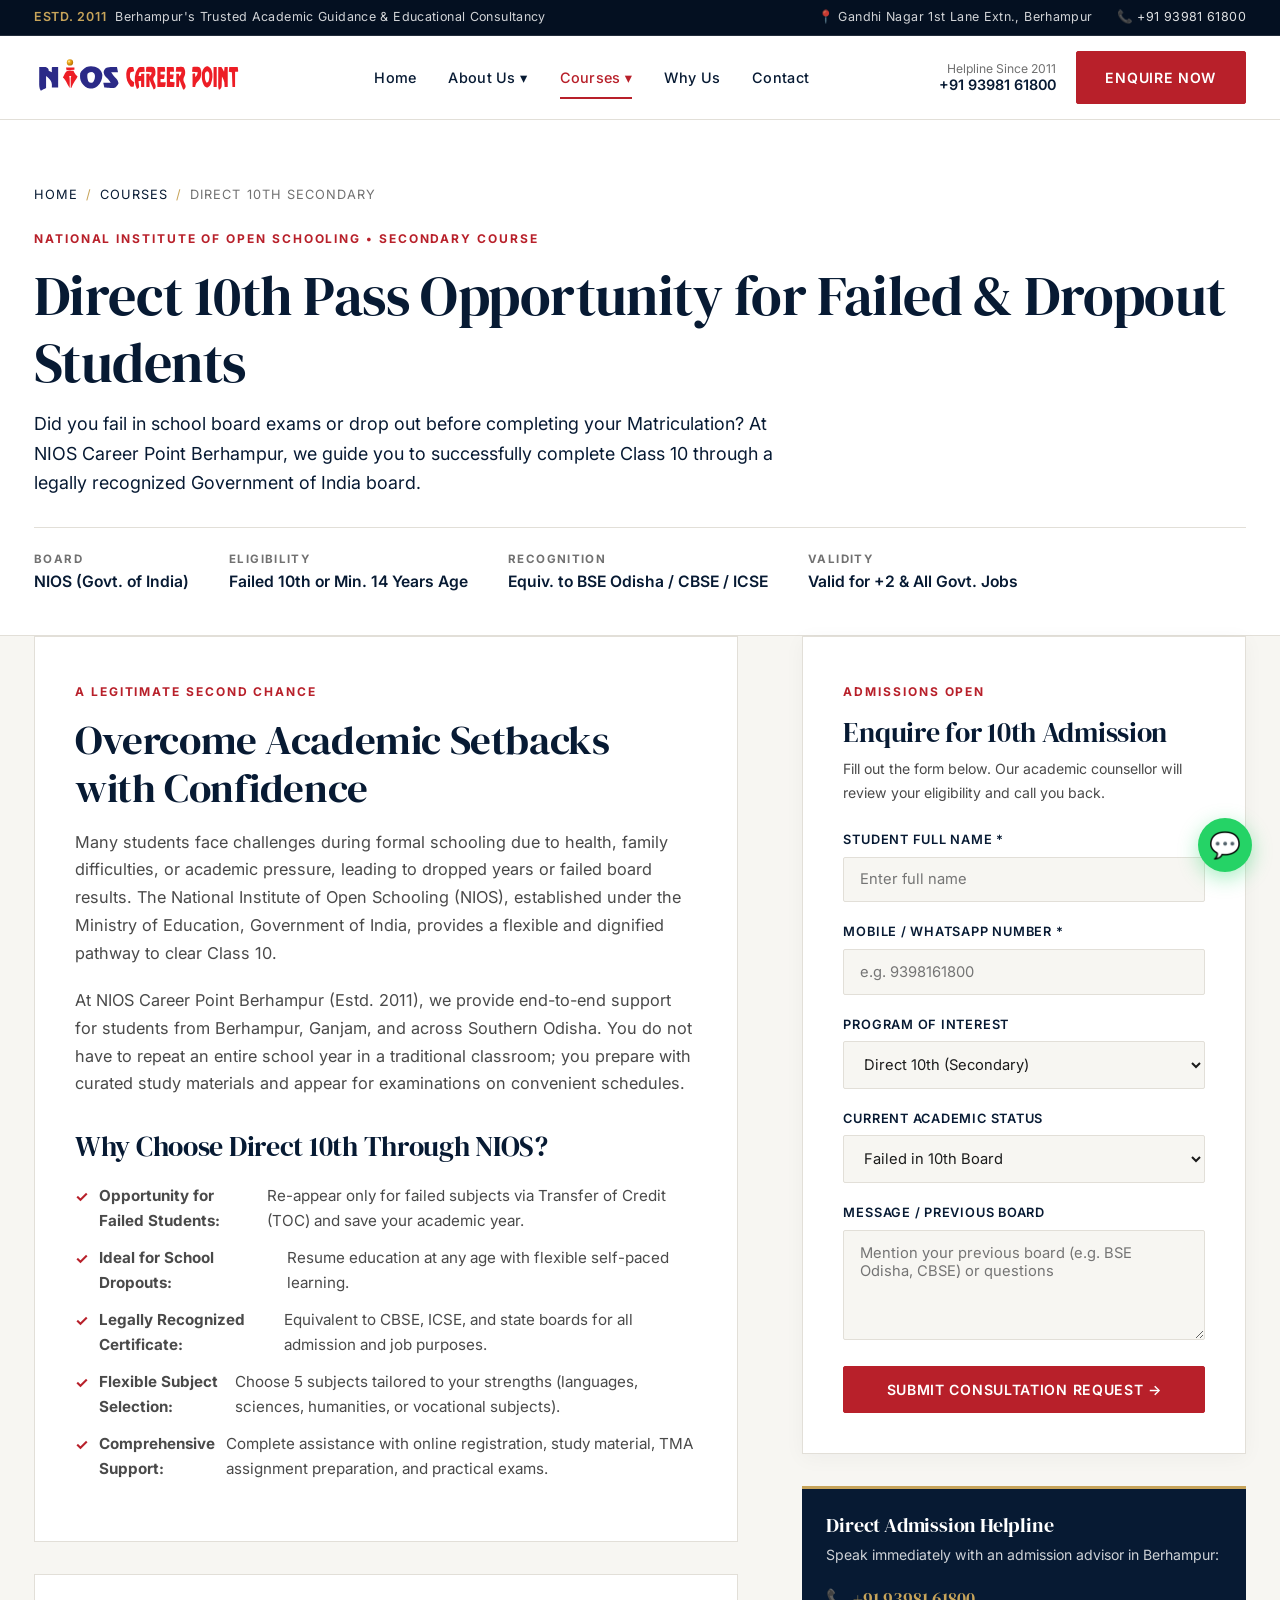
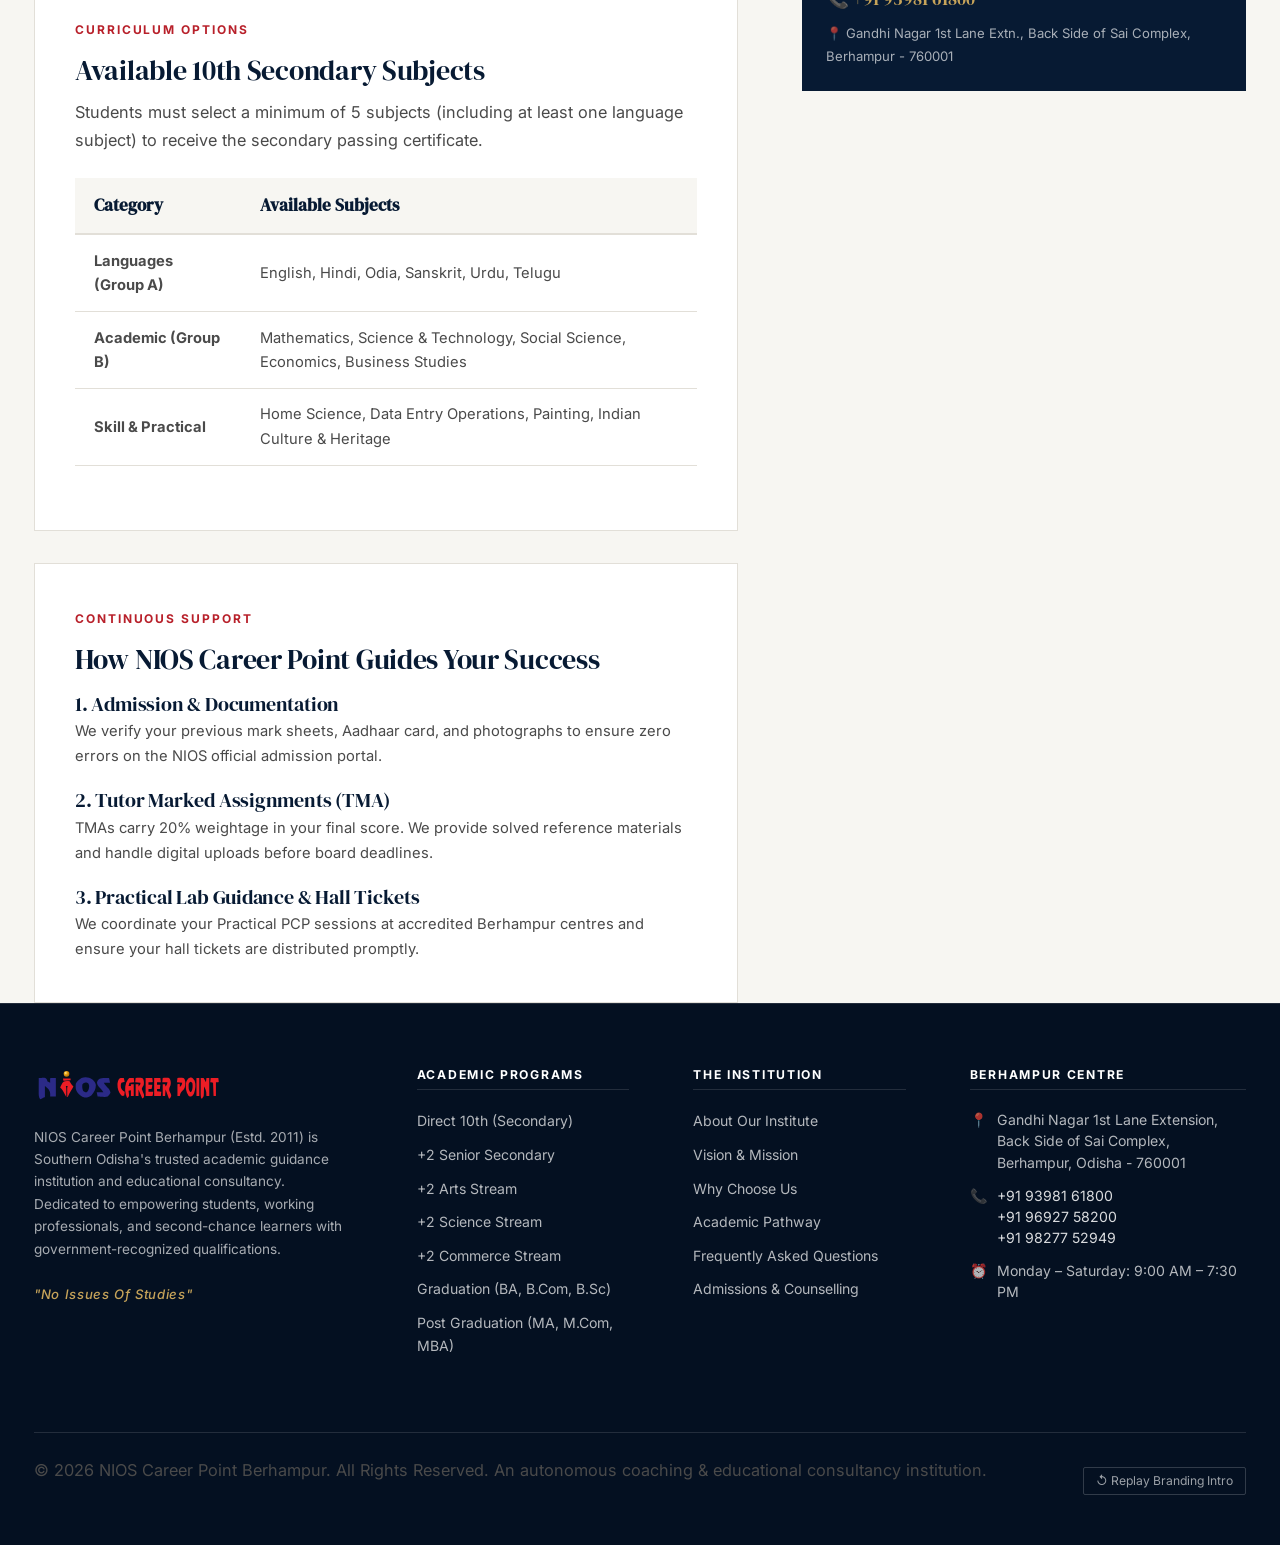
==== 10th.html @ 2e5f88ee "Upgraded the intro and added dyanmic pages" ====
<!DOCTYPE html>
<html lang="en">
<head>
    <meta charset="UTF-8">
    <meta name="viewport" content="width=device-width, initial-scale=1.0">
    <meta name="description" content="Direct 10th Secondary admission guidance at NIOS Career Point Berhampur. Legally recognized matriculation for failed and dropout students with complete TMA and exam support in Odisha.">
    <meta name="theme-color" content="#071A33">
    <title>Direct 10th (Secondary) Admission Guidance | NIOS Career Point Berhampur</title>
    
    <!-- Google Fonts: DM Serif Display & Inter -->
    <link rel="preconnect" href="https://fonts.googleapis.com">
    <link rel="preconnect" href="https://fonts.gstatic.com" crossorigin>
    <link href="https://fonts.googleapis.com/css2?family=DM+Serif+Display:ital@0;1&family=Inter:wght@300;400;500;600;700&display=swap" rel="stylesheet">
    
    <!-- Core Stylesheets -->
    <link rel="stylesheet" href="assets/css/splash.css">
    <link rel="stylesheet" href="assets/css/main.css">
</head>
<body>

    <!-- Top Institutional Notification Strip -->
    <div class="top-notice-strip">
        <div class="container notice-flex">
            <div class="notice-meta">
                <span><strong class="notice-tag">ESTD. 2011</strong> &nbsp;Berhampur's Trusted Academic Guidance &amp; Educational Consultancy</span>
            </div>
            <div class="notice-meta">
                <span>📍 Gandhi Nagar 1st Lane Extn., Berhampur</span>
                <a href="tel:+919398161800">📞 +91 93981 61800</a>
            </div>
        </div>
    </div>

    <!-- Main Navigation Header -->
    <header id="main-header" class="site-header">
        <div class="container header-container">
            <a href="index.html" class="brand-link" id="header-brand-link" title="NIOS Career Point Berhampur - Home">
                <img
                    id="header-brand-logo"
                    class="header-logo-img"
                    src="assets/images/nios-career-point.svg"
                    alt="NIOS Career Point Berhampur"
                    width="230"
                    height="46"
                >
            </a>

            <!-- Navigation Links -->
            <nav class="main-nav" id="main-nav" aria-label="Main Navigation">
                <ul class="nav-list">
                    <li class="nav-item">
                        <a href="index.html" class="nav-link">Home</a>
                    </li>
                    
                    <li class="nav-item">
                        <a href="about.html" class="nav-link">About Us ▾</a>
                        <div class="nav-dropdown">
                            <a href="about.html" class="dropdown-link">
                                About Institute
                                <span class="dropdown-subtext">Our journey since 2011 in Berhampur</span>
                            </a>
                            <a href="vision-mission.html" class="dropdown-link">
                                Vision &amp; Mission
                                <span class="dropdown-subtext">Empowering students with clarity</span>
                            </a>
                            <a href="why-us.html" class="dropdown-link">
                                Why Choose Us
                                <span class="dropdown-subtext">2,500+ successful student track record</span>
                            </a>
                        </div>
                    </li>

                    <li class="nav-item">
                        <a href="10th.html" class="nav-link active">Courses ▾</a>
                        <div class="nav-dropdown">
                            <a href="10th.html" class="dropdown-link">
                                Direct 10th (Secondary)
                                <span class="dropdown-subtext">For failed or dropout learners</span>
                            </a>
                            <a href="plus-two.html" class="dropdown-link">
                                +2 Senior Secondary
                                <span class="dropdown-subtext">Arts • Science • Commerce streams</span>
                            </a>
                            <a href="graduation.html" class="dropdown-link">
                                Graduation Programs
                                <span class="dropdown-subtext">B.A, B.Com, B.Sc, B.C.A, B.B.A</span>
                            </a>
                            <a href="post-graduation.html" class="dropdown-link">
                                Post Graduation
                                <span class="dropdown-subtext">M.A, M.Com, M.Sc, M.B.A, M.C.A</span>
                            </a>
                        </div>
                    </li>

                    <li class="nav-item">
                        <a href="why-us.html" class="nav-link">Why Us</a>
                    </li>

                    <li class="nav-item">
                        <a href="contact.html" class="nav-link">Contact</a>
                    </li>
                </ul>
            </nav>

            <div class="header-actions">
                <a href="tel:+919398161800" class="header-phone-quick" title="Call Academic Helplines">
                    <span>Helpline Since 2011</span>
                    <strong>+91 93981 61800</strong>
                </a>
                <a href="contact.html" class="btn btn-primary">Enquire Now</a>
                <button class="mobile-toggle" id="mobile-toggle" aria-label="Toggle navigation menu" aria-expanded="false">
                    <span></span>
                    <span></span>
                    <span></span>
                </button>
            </div>
        </div>
    </header>

    <main id="website">
        <!-- Academic Page Hero -->
        <section class="page-hero-academic">
            <div class="container">
                <nav class="breadcrumb-nav" aria-label="Breadcrumb">
                    <a href="index.html">Home</a>
                    <span class="breadcrumb-sep">/</span>
                    <a href="10th.html">Courses</a>
                    <span class="breadcrumb-sep">/</span>
                    <span>Direct 10th Secondary</span>
                </nav>

                <span class="eyebrow">National Institute of Open Schooling • Secondary Course</span>
                <h1>Direct 10th Pass Opportunity for Failed &amp; Dropout Students</h1>
                <p class="lead">
                    Did you fail in school board exams or drop out before completing your Matriculation? At NIOS Career Point Berhampur, we guide you to successfully complete Class 10 through a legally recognized Government of India board.
                </p>

                <div class="program-meta-strip">
                    <div class="meta-box">
                        <span class="meta-box-label">Board</span>
                        <span class="meta-box-val">NIOS (Govt. of India)</span>
                    </div>
                    <div class="meta-box">
                        <span class="meta-box-label">Eligibility</span>
                        <span class="meta-box-val">Failed 10th or Min. 14 Years Age</span>
                    </div>
                    <div class="meta-box">
                        <span class="meta-box-label">Recognition</span>
                        <span class="meta-box-val">Equiv. to BSE Odisha / CBSE / ICSE</span>
                    </div>
                    <div class="meta-box">
                        <span class="meta-box-label">Validity</span>
                        <span class="meta-box-val">Valid for +2 &amp; All Govt. Jobs</span>
                    </div>
                </div>
            </div>
        </section>

        <!-- Main Course Content & Enquiry Form Split -->
        <section class="section-spacing" style="background-color: var(--color-bg-canvas);">
            <div class="container">
                <div style="display: grid; grid-template-columns: 1.35fr 0.85fr; gap: var(--space-xl); align-items: flex-start;">
                    <!-- Academic Description Column -->
                    <div class="course-detail-body">
                        <div style="background-color: #FFFFFF; border: 1px solid var(--border-color); padding: var(--space-lg); margin-bottom: 2rem;">
                            <span class="eyebrow">A Legitimate Second Chance</span>
                            <h2>Overcome Academic Setbacks with Confidence</h2>
                            <p>
                                Many students face challenges during formal schooling due to health, family difficulties, or academic pressure, leading to dropped years or failed board results. The National Institute of Open Schooling (NIOS), established under the Ministry of Education, Government of India, provides a flexible and dignified pathway to clear Class 10.
                            </p>
                            <p>
                                At NIOS Career Point Berhampur (Estd. 2011), we provide end-to-end support for students from Berhampur, Ganjam, and across Southern Odisha. You do not have to repeat an entire school year in a traditional classroom; you prepare with curated study materials and appear for examinations on convenient schedules.
                            </p>

                            <h3 style="margin-top: 2rem;">Why Choose Direct 10th Through NIOS?</h3>
                            <ul class="academic-checklist">
                                <li><strong>Opportunity for Failed Students:</strong> Re-appear only for failed subjects via Transfer of Credit (TOC) and save your academic year.</li>
                                <li><strong>Ideal for School Dropouts:</strong> Resume education at any age with flexible self-paced learning.</li>
                                <li><strong>Legally Recognized Certificate:</strong> Equivalent to CBSE, ICSE, and state boards for all admission and job purposes.</li>
                                <li><strong>Flexible Subject Selection:</strong> Choose 5 subjects tailored to your strengths (languages, sciences, humanities, or vocational subjects).</li>
                                <li><strong>Comprehensive Support:</strong> Complete assistance with online registration, study material, TMA assignment preparation, and practical exams.</li>
                            </ul>
                        </div>

                        <!-- Subjects Available Table -->
                        <div style="background-color: #FFFFFF; border: 1px solid var(--border-color); padding: var(--space-lg); margin-bottom: 2rem;">
                            <span class="eyebrow">Curriculum Options</span>
                            <h3>Available 10th Secondary Subjects</h3>
                            <p>Students must select a minimum of 5 subjects (including at least one language subject) to receive the secondary passing certificate.</p>
                            
                            <table class="academic-table">
                                <thead>
                                    <tr>
                                        <th>Category</th>
                                        <th>Available Subjects</th>
                                    </tr>
                                </thead>
                                <tbody>
                                    <tr>
                                        <td><strong>Languages (Group A)</strong></td>
                                        <td>English, Hindi, Odia, Sanskrit, Urdu, Telugu</td>
                                    </tr>
                                    <tr>
                                        <td><strong>Academic (Group B)</strong></td>
                                        <td>Mathematics, Science &amp; Technology, Social Science, Economics, Business Studies</td>
                                    </tr>
                                    <tr>
                                        <td><strong>Skill &amp; Practical</strong></td>
                                        <td>Home Science, Data Entry Operations, Painting, Indian Culture &amp; Heritage</td>
                                    </tr>
                                </tbody>
                            </table>
                        </div>

                        <!-- TMA and Exam Guidance -->
                        <div style="background-color: #FFFFFF; border: 1px solid var(--border-color); padding: var(--space-lg);">
                            <span class="eyebrow">Continuous Support</span>
                            <h3>How NIOS Career Point Guides Your Success</h3>
                            <div style="display: flex; flex-direction: column; gap: 1.2rem; margin-top: 1rem;">
                                <div>
                                    <h4 style="color: var(--color-navy); margin-bottom: 0.2rem;">1. Admission &amp; Documentation</h4>
                                    <p style="font-size: 0.92rem; margin-bottom: 0;">We verify your previous mark sheets, Aadhaar card, and photographs to ensure zero errors on the NIOS official admission portal.</p>
                                </div>
                                <div>
                                    <h4 style="color: var(--color-navy); margin-bottom: 0.2rem;">2. Tutor Marked Assignments (TMA)</h4>
                                    <p style="font-size: 0.92rem; margin-bottom: 0;">TMAs carry 20% weightage in your final score. We provide solved reference materials and handle digital uploads before board deadlines.</p>
                                </div>
                                <div>
                                    <h4 style="color: var(--color-navy); margin-bottom: 0.2rem;">3. Practical Lab Guidance &amp; Hall Tickets</h4>
                                    <p style="font-size: 0.92rem; margin-bottom: 0;">We coordinate your Practical PCP sessions at accredited Berhampur centres and ensure your hall tickets are distributed promptly.</p>
                                </div>
                            </div>
                        </div>
                    </div>

                    <!-- Right Column: Consultation Form Card & Centre Details -->
                    <div class="course-sidebar">
                        <div class="enquiry-form-card" style="margin-bottom: 2rem;">
                            <span class="eyebrow" style="color: var(--color-red);">Admissions Open</span>
                            <h3 style="margin-bottom: 0.5rem;">Enquire for 10th Admission</h3>
                            <p style="font-size: 0.88rem; margin-bottom: 1.5rem;">Fill out the form below. Our academic counsellor will review your eligibility and call you back.</p>

                            <form class="enquiry-form">
                                <div class="form-group">
                                    <label for="form-name">Student Full Name *</label>
                                    <input type="text" id="form-name" class="form-control" placeholder="Enter full name" required>
                                </div>
                                <div class="form-group">
                                    <label for="form-phone">Mobile / WhatsApp Number *</label>
                                    <input type="tel" id="form-phone" class="form-control" placeholder="e.g. 9398161800" required>
                                </div>
                                <div class="form-group">
                                    <label for="form-program">Program of Interest</label>
                                    <select id="form-program" class="form-control">
                                        <option value="10th" selected>Direct 10th (Secondary)</option>
                                        <option value="+2">+2 Senior Secondary</option>
                                        <option value="ug">Graduation (UG)</option>
                                        <option value="pg">Post Graduation (PG)</option>
                                    </select>
                                </div>
                                <div class="form-group">
                                    <label for="form-status">Current Academic Status</label>
                                    <select id="form-status" class="form-control">
                                        <option value="failed">Failed in 10th Board</option>
                                        <option value="dropout">School Dropout</option>
                                        <option value="fresh">Fresh Direct Admission</option>
                                    </select>
                                </div>
                                <div class="form-group">
                                    <label for="form-notes">Message / Previous Board</label>
                                    <textarea id="form-notes" class="form-control" placeholder="Mention your previous board (e.g. BSE Odisha, CBSE) or questions"></textarea>
                                </div>
                                <button type="submit" class="btn btn-primary" style="width: 100%;">Submit Consultation Request →</button>
                            </form>
                        </div>

                        <!-- Fast Helpline Box -->
                        <div style="background-color: var(--color-navy); color: #FFFFFF; padding: var(--space-md); border-top: 3px solid var(--color-gold);">
                            <h4 style="color: #FFFFFF; margin-bottom: 0.4rem;">Direct Admission Helpline</h4>
                            <p style="color: rgba(255,255,255,0.8); font-size: 0.88rem; margin-bottom: 1rem;">Speak immediately with an admission advisor in Berhampur:</p>
                            <p style="font-size: 1.15rem; font-family: var(--font-serif); color: var(--color-gold); margin-bottom: 0.5rem;">
                                📞 +91 93981 61800
                            </p>
                            <p style="font-size: 0.82rem; color: rgba(255,255,255,0.65); margin-bottom: 0;">
                                📍 Gandhi Nagar 1st Lane Extn., Back Side of Sai Complex, Berhampur - 760001
                            </p>
                        </div>
                    </div>
                </div>
            </div>
        </section>
    </main>

    <!-- Institutional Site Footer -->
    <footer class="site-footer">
        <div class="container">
            <div class="footer-grid">
                <div class="footer-about">
                    <img src="assets/images/nios-career-point.svg" alt="NIOS Career Point Berhampur" class="footer-logo">
                    <p class="footer-desc">
                        NIOS Career Point Berhampur (Estd. 2011) is Southern Odisha's trusted academic guidance institution and educational consultancy. Dedicated to empowering students, working professionals, and second-chance learners with government-recognized qualifications.
                    </p>
                    <p class="footer-motto" style="color: var(--color-gold); font-size: 0.82rem; font-weight: 500; letter-spacing: 0.05em;">
                        <em>"No Issues Of Studies"</em>
                    </p>
                </div>

                <div class="footer-col">
                    <h4 class="footer-col-title">Academic Programs</h4>
                    <ul class="footer-links-list">
                        <li><a href="10th.html">Direct 10th (Secondary)</a></li>
                        <li><a href="plus-two.html">+2 Senior Secondary</a></li>
                        <li><a href="plus-two.html">+2 Arts Stream</a></li>
                        <li><a href="plus-two.html">+2 Science Stream</a></li>
                        <li><a href="plus-two.html">+2 Commerce Stream</a></li>
                        <li><a href="graduation.html">Graduation (BA, B.Com, B.Sc)</a></li>
                        <li><a href="post-graduation.html">Post Graduation (MA, M.Com, MBA)</a></li>
                    </ul>
                </div>

                <div class="footer-col">
                    <h4 class="footer-col-title">The Institution</h4>
                    <ul class="footer-links-list">
                        <li><a href="about.html">About Our Institute</a></li>
                        <li><a href="vision-mission.html">Vision &amp; Mission</a></li>
                        <li><a href="why-us.html">Why Choose Us</a></li>
                        <li><a href="index.html#process">Academic Pathway</a></li>
                        <li><a href="index.html#faq">Frequently Asked Questions</a></li>
                        <li><a href="contact.html">Admissions &amp; Counselling</a></li>
                    </ul>
                </div>

                <div class="footer-col">
                    <h4 class="footer-col-title">Berhampur Centre</h4>
                    <ul class="footer-contact-list">
                        <li>
                            <span>📍</span>
                            <span>Gandhi Nagar 1st Lane Extension, Back Side of Sai Complex, Berhampur, Odisha - 760001</span>
                        </li>
                        <li>
                            <span>📞</span>
                            <div>
                                <a href="tel:+919398161800">+91 93981 61800</a><br>
                                <a href="tel:+919692758200">+91 96927 58200</a><br>
                                <a href="tel:+919827752949">+91 98277 52949</a>
                            </div>
                        </li>
                        <li>
                            <span>⏰</span>
                            <span>Monday – Saturday: 9:00 AM – 7:30 PM</span>
                        </li>
                    </ul>
                </div>
            </div>

            <div class="footer-bottom-bar">
                <p>&copy; 2026 NIOS Career Point Berhampur. All Rights Reserved. An autonomous coaching &amp; educational consultancy institution.</p>
                <button class="replay-intro-subtle replay-intro-btn" title="Replay Brand Animation">
                    <span>↺</span> Replay Branding Intro
                </button>
            </div>
        </div>
    </footer>

    <!-- Floating Direct WhatsApp Assistance -->
    <a href="https://wa.me/919398161800?text=Hello%20NIOS%20Career%20Point,%20I%20would%20like%20to%20enquire%20about%2010th%20admissions." class="floating-whatsapp" target="_blank" rel="noopener noreferrer" title="Chat with Academic Counselor on WhatsApp" aria-label="WhatsApp Counselling Chat">
        <span>💬</span>
    </a>

    <!-- Vanilla JavaScript Core Scripts -->
    <script src="assets/js/splash.js"></script>
    <script src="assets/js/main.js"></script>
</body>
</html>
---- assets/css/splash.css ----
/**
 * NIOS CAREER POINT BERHAMPUR
 * Element-by-Element Cinematic Branding Splash Screen
 * 
 * Strict Vanilla CSS3 & SVG Motion Design System
 * 
 * Timeline Architecture:
 * 0.0s - 0.7s : Deep navy atmosphere appears; golden radial glow intensifies
 * 0.5s - 1.1s : Emblem components form in center (Golden sphere pulses; nib materializes)
 * 1.0s - 1.8s : NIOS letters (N, O, S) emerge individually and assemble around the nib
 * 1.8s - 2.8s : NIOS mark glides smoothly left; CAREER & POINT letters emerge sequentially to the right
 * 2.8s - 3.2s : Trademark (R) settles; complete brand lockup aligns perfectly
 * 3.2s - 4.0s : Tagline "Your Career. Your Future." rises with blur-to-sharp transition
 * 4.0s - 4.7s : Branded hold of completed identity in golden atmospheric light
 * 4.7s - 5.4s : Seamless website handoff: logo scales & glides to navbar, background dissolves
 * 5.4s+       : Interaction ready; complete DOM cleanup
 */

:root {
    --intro-duration: 5.4s;
    --intro-bg: #051329;
    --intro-ease: cubic-bezier(0.16, 1, 0.3, 1);
    --intro-ease-soft: cubic-bezier(0.22, 1, 0.36, 1);
    
    /* Dynamic handoff coordinates calculated by splash.js */
    --target-x: -36vw;
    --target-y: -42vh;
    --target-scale: 0.62;
}

body.intro-active {
    overflow: hidden !important;
}

/* -------------------------------------------------------------
 * 1. INTRO SCREEN OVERLAY
 * ------------------------------------------------------------- */
#intro-screen {
    position: fixed;
    inset: 0;
    width: 100vw;
    height: 100vh;
    z-index: 9999;
    background-color: var(--intro-bg);
    display: flex;
    align-items: center;
    justify-content: center;
    overflow: hidden;
    user-select: none;
    cursor: default;
    
    animation: introOverlaySequence var(--intro-duration) var(--intro-ease-soft) forwards;
}

#intro-screen.intro-complete {
    opacity: 0 !important;
    visibility: hidden !important;
    pointer-events: none !important;
    display: none !important;
}

@keyframes introOverlaySequence {
    0% {
        opacity: 0;
    }
    11% {
        /* 0.6s: Navy atmosphere fully opaque */
        opacity: 1;
    }
    87% {
        /* 4.7s: Hold until website transition starts */
        opacity: 1;
    }
    100% {
        /* 5.4s: Dissolves into homepage */
        opacity: 0;
        visibility: hidden;
    }
}

/* -------------------------------------------------------------
 * 2. RICH ATMOSPHERIC BACKGROUND & GOLDEN RADIAL GLOW
 * ------------------------------------------------------------- */
.intro-background {
    position: absolute;
    inset: 0;
    background: radial-gradient(circle at 50% 50%, rgba(9, 29, 64, 0.95) 0%, #051329 100%);
    pointer-events: none;
    z-index: 0;
}

.intro-glow {
    position: absolute;
    top: 50%;
    left: 50%;
    transform: translate(-50%, -50%);
    width: clamp(360px, 68vw, 1180px);
    height: clamp(160px, 24vh, 320px);
    border-radius: 50%;
    background: radial-gradient(
        ellipse 55% 40% at 50% 50%,
        rgba(239, 173, 30, 0.16) 0%,
        rgba(239, 173, 30, 0.06) 45%,
        rgba(5, 19, 41, 0) 76%
    );
    filter: blur(52px);
    pointer-events: none;
    z-index: 1;
    
    animation: introGlowSequence var(--intro-duration) var(--intro-ease-soft) forwards;
}

@keyframes introGlowSequence {
    0% {
        opacity: 0;
        transform: translate(-50%, -50%) scale(0.75);
    }
    13% {
        /* 0.7s: Golden energy awakens softly */
        opacity: 0.35;
        transform: translate(-50%, -50%) scale(0.92);
    }
    35% {
        /* 1.9s: Illuminates emblem & NIOS formation */
        opacity: 0.50;
        transform: translate(-50%, -50%) scale(1.0);
    }
    70% {
        /* 3.8s: Subtle atmospheric aura during brand hold */
        opacity: 0.58;
        transform: translate(-50%, -50%) scale(1.05);
        filter: blur(56px);
    }
    87% {
        /* 4.7s: Transition initiates */
        opacity: 0.38;
        transform: translate(-50%, -50%) scale(1.0);
    }
    100% {
        /* 5.4s: Fades out */
        opacity: 0;
        transform: translate(-50%, -50%) scale(0.75);
    }
}

/* -------------------------------------------------------------
 * 3. BRAND CONSTRUCTION STAGE (RESPONSIVE HERO SIZING)
 * ------------------------------------------------------------- */
.intro-content {
    position: relative;
    z-index: 2;
    display: flex;
    flex-direction: column;
    align-items: center;
    justify-content: center;
    text-align: center;
    padding: 0 1rem;
    width: 100vw;
    box-sizing: border-box;
}

/* Base Mobile: 82-90% of viewport width with safe horizontal margins */
.brand-construction {
    position: relative;
    width: clamp(290px, 86vw, 400px);
    max-width: 90vw;
    aspect-ratio: 400 / 80;
    display: flex;
    align-items: center;
    justify-content: center;
    transform-origin: center center;
    will-change: transform;
    
    /* Stage handoff translation at 4.7s - 5.4s */
    animation: stageHandoffTransition var(--intro-duration) var(--intro-ease) forwards;
}

/* Tablet: 70-76% of viewport width */
@media (min-width: 481px) {
    .brand-construction {
        width: clamp(440px, 74vw, 720px);
    }
}

/* Desktop & Laptop: 60-70% of viewport width (Commanding Hero Scale) */
@media (min-width: 1025px) {
    .brand-construction {
        width: clamp(760px, 64vw, 1320px);
        max-height: 38vh;
    }
}

@keyframes stageHandoffTransition {
    0%, 87% {
        transform: translate3d(0, 0, 0) scale(1);
    }
    100% {
        /* Glides smoothly into website navbar logo */
        transform: translate3d(var(--target-x), var(--target-y), 0) scale(var(--target-scale));
    }
}

.intro-brand-svg {
    width: 100%;
    height: 100%;
    display: block;
    overflow: visible;
}

/* -------------------------------------------------------------
 * 4. EMBLEM & NIOS UNIT ANIMATION
 * ------------------------------------------------------------- */
/* NIOS Unit starts centered on the emblem (shifted +118px), then glides left to 0px */
.unit-nios {
    transform-origin: 68.5px 35px;
    will-change: transform;
    animation: unitNiosGlide var(--intro-duration) var(--intro-ease) forwards;
}

@keyframes unitNiosGlide {
    0%, 35% {
        /* 0.0s - 1.9s: Nib emblem is dead center of the 400px viewBox */
        transform: translateX(118px);
    }
    52%, 100% {
        /* 1.9s - 2.8s: Glides to the left to settle into complete lockup */
        transform: translateX(0px);
    }
}

/* Central Emblem Assembly */
.elem-ball {
    transform-origin: 68.5px 12.5px;
    animation: emblemBallReveal var(--intro-duration) var(--intro-ease) forwards;
}

@keyframes emblemBallReveal {
    0%, 7% {
        opacity: 0;
        transform: scale(0.2) translateY(-12px);
    }
    17%, 100% {
        /* 0.9s: Golden ball emerges with golden sheen */
        opacity: 1;
        transform: scale(1) translateY(0);
    }
}

.elem-nib,
.elem-collar {
    transform-origin: 68.5px 35px;
    animation: emblemNibReveal var(--intro-duration) var(--intro-ease) forwards;
}

@keyframes emblemNibReveal {
    0%, 11% {
        opacity: 0;
        transform: scale(0.85);
        clip-path: inset(100% 0 0 0);
    }
    22%, 100% {
        /* 1.2s: Nib body unfolds */
        opacity: 1;
        transform: scale(1);
        clip-path: inset(0 0 0 0);
    }
}

.elem-hole, .elem-slit {
    animation: emblemDetailReveal var(--intro-duration) ease-out forwards;
}

@keyframes emblemDetailReveal {
    0%, 18% {
        opacity: 0;
    }
    24%, 100% {
        opacity: 1;
    }
}

/* NIOS Individual Letters (N, O, S) */
.letter-n {
    transform-origin: 27px 40px;
    animation: letterNReveal var(--intro-duration) var(--intro-ease) forwards;
}

@keyframes letterNReveal {
    0%, 18% {
        opacity: 0;
        transform: translateX(-16px) scale(0.92);
        filter: blur(3px);
    }
    28%, 100% {
        /* 1.5s: N converges smoothly into emblem */
        opacity: 1;
        transform: translateX(0) scale(1);
        filter: blur(0);
    }
}

.letter-o {
    transform-origin: 108px 40px;
    animation: letterOReveal var(--intro-duration) var(--intro-ease) forwards;
}

@keyframes letterOReveal {
    0%, 22% {
        opacity: 0;
        transform: translateX(12px) scale(0.92);
        filter: blur(3px);
    }
    32%, 100% {
        /* 1.7s: O converges smoothly into emblem */
        opacity: 1;
        transform: translateX(0) scale(1);
        filter: blur(0);
    }
}

.letter-s {
    transform-origin: 146px 40px;
    animation: letterSReveal var(--intro-duration) var(--intro-ease) forwards;
}

@keyframes letterSReveal {
    0%, 26% {
        opacity: 0;
        transform: translateX(16px) scale(0.92);
        filter: blur(3px);
    }
    35%, 100% {
        /* 1.9s: S completes NIOS mark */
        opacity: 1;
        transform: translateX(0) scale(1);
        filter: blur(0);
    }
}

/* -------------------------------------------------------------
 * 5. CAREER & POINT LETTERS SEQUENTIAL REVEAL
 * ------------------------------------------------------------- */
/* Base letter and element motion configuration */
.career-letter,
.point-letter,
.elem-letter,
.emblem-part {
    transform-box: fill-box;
    will-change: transform, opacity;
}

/* CAREER: C - A - R - E - E - R */
.let-c {
    animation: letterCareerSlide var(--intro-duration) var(--intro-ease) forwards;
    animation-delay: 0s;
}
@keyframes letterCareerSlide {
    0%, 35% { opacity: 0; transform: translateX(-24px); }
    44%, 100% { opacity: 1; transform: translateX(0); }
}

.let-a {
    animation: letterCareerA var(--intro-duration) var(--intro-ease) forwards;
}
@keyframes letterCareerA {
    0%, 37% { opacity: 0; transform: translateX(-22px); }
    46%, 100% { opacity: 1; transform: translateX(0); }
}

.let-r1 {
    animation: letterCareerR1 var(--intro-duration) var(--intro-ease) forwards;
}
@keyframes letterCareerR1 {
    0%, 39% { opacity: 0; transform: translateX(-20px); }
    48%, 100% { opacity: 1; transform: translateX(0); }
}

.let-e1 {
    animation: letterCareerE1 var(--intro-duration) var(--intro-ease) forwards;
}
@keyframes letterCareerE1 {
    0%, 41% { opacity: 0; transform: translateX(-18px); }
    50%, 100% { opacity: 1; transform: translateX(0); }
}

.let-e2 {
    animation: letterCareerE2 var(--intro-duration) var(--intro-ease) forwards;
}
@keyframes letterCareerE2 {
    0%, 43% { opacity: 0; transform: translateX(-16px); }
    51%, 100% { opacity: 1; transform: translateX(0); }
}

.let-r2 {
    animation: letterCareerR2 var(--intro-duration) var(--intro-ease) forwards;
}
@keyframes letterCareerR2 {
    0%, 45% { opacity: 0; transform: translateX(-14px); }
    52%, 100% { opacity: 1; transform: translateX(0); }
}

/* POINT: P - O - I - N - T */
.let-p {
    animation: letterPointP var(--intro-duration) var(--intro-ease) forwards;
}
@keyframes letterPointP {
    0%, 43% { opacity: 0; transform: translateX(-16px); }
    51%, 100% { opacity: 1; transform: translateX(0); }
}

.let-o2 {
    animation: letterPointO var(--intro-duration) var(--intro-ease) forwards;
}
@keyframes letterPointO {
    0%, 45% { opacity: 0; transform: translateX(-14px); }
    53%, 100% { opacity: 1; transform: translateX(0); }
}

.let-i2 {
    animation: letterPointI var(--intro-duration) var(--intro-ease) forwards;
}
@keyframes letterPointI {
    0%, 47% { opacity: 0; transform: translateX(-12px); }
    54%, 100% { opacity: 1; transform: translateX(0); }
}

.let-n2 {
    animation: letterPointN var(--intro-duration) var(--intro-ease) forwards;
}
@keyframes letterPointN {
    0%, 49% { opacity: 0; transform: translateX(-10px); }
    56%, 100% { opacity: 1; transform: translateX(0); }
}

.let-t {
    animation: letterPointT var(--intro-duration) var(--intro-ease) forwards;
}
@keyframes letterPointT {
    0%, 51% { opacity: 0; transform: translateX(-8px); }
    57%, 100% { opacity: 1; transform: translateX(0); }
}

/* Trademark (R) */
.unit-trademark {
    transform-origin: 395px 22px;
    animation: trademarkReveal var(--intro-duration) var(--intro-ease) forwards;
}

@keyframes trademarkReveal {
    0%, 53% {
        opacity: 0;
        transform: scale(0.4);
    }
    60%, 100% {
        opacity: 1;
        transform: scale(1);
    }
}

/* -------------------------------------------------------------
 * 6. TAGLINE ANIMATION (Exact Sentence Casing & Blur-to-Sharp)
 * ------------------------------------------------------------- */
#intro-tagline,
.brand-tagline {
    font-family: 'Plus Jakarta Sans', 'Outfit', system-ui, -apple-system, BlinkMacSystemFont, 'Segoe UI', Roboto, sans-serif;
    font-size: clamp(0.85rem, 1.35vw, 1.35rem);
    font-weight: 500;
    letter-spacing: 0.18em;
    color: rgba(255, 255, 255, 0.88);
    margin-top: clamp(16px, 2.8vh, 32px);
    text-align: center;
    white-space: nowrap;
    text-shadow: 0 2px 14px rgba(0, 0, 0, 0.75);
    
    /* 3.2s - 4.0s reveal, 4.0s - 4.7s hold, 4.7s - 5.4s fade */
    animation: introTaglineSequence var(--intro-duration) var(--intro-ease-soft) forwards;
}

@keyframes introTaglineSequence {
    0%, 59% {
        /* 0.0s - 3.2s: Hidden */
        opacity: 0;
        transform: translateY(12px);
        filter: blur(4px);
    }
    72% {
        /* 3.9s: Fully sharp, centered */
        opacity: 1;
        transform: translateY(0);
        filter: blur(0);
    }
    87% {
        /* 4.7s: Clean hold */
        opacity: 1;
        transform: translateY(0);
        filter: blur(0);
    }
    96% {
        opacity: 0.3;
        transform: translateY(-4px);
    }
    100% {
        /* 5.4s: Dissolved */
        opacity: 0;
        transform: translateY(-8px);
        visibility: hidden;
    }
}

/* -------------------------------------------------------------
 * 7. ACCESSIBILITY: PREFERS-REDUCED-MOTION
 * ------------------------------------------------------------- */
@media (prefers-reduced-motion: reduce) {
    :root {
        --intro-duration: 0.6s;
    }
    
    #intro-screen {
        animation: introReduced 0.6s ease forwards;
    }
    
    .brand-construction,
    .unit-nios,
    .elem-ball,
    .elem-nib,
    .letter-n,
    .letter-o,
    .letter-s,
    .career-letter,
    .point-letter,
    .unit-trademark,
    #intro-tagline,
    .intro-glow {
        animation: none !important;
        transform: none !important;
        clip-path: none !important;
        filter: none !important;
        opacity: 1 !important;
    }
    
    @keyframes introReduced {
        0% { opacity: 1; }
        60% { opacity: 1; }
        100% { opacity: 0; visibility: hidden; }
    }
}

/* -------------------------------------------------------------
 * 8. ULTRA-COMPACT MOBILE BREAKPOINTS (< 360px)
 * ------------------------------------------------------------- */
@media (max-width: 360px) {
    .brand-construction {
        width: 88vw;
    }
    
    #intro-tagline,
    .brand-tagline {
        font-size: 0.78rem;
        letter-spacing: 0.12em;
    }
}
---- assets/css/main.css ----
/**
 * NIOS CAREER POINT BERHAMPUR - ACADEMIC INSTITUTION DESIGN SYSTEM
 * 
 * Design Philosophy:
 * • 70% Editorial / Academic
 * • 20% Modern Web Design
 * • 10% Brand Accents
 * 
 * Strict Vanilla CSS3: Pure typography, structural grid, hairline dividers, restrained elegance.
 */

@import url('https://fonts.googleapis.com/css2?family=DM+Serif+Display:ital@0;1&family=Inter:wght@300;400;500;600;700&display=swap');

:root {
    /* Brand Color Palette */
    --color-navy: #071A33;
    --color-navy-dark: #041021;
    --color-navy-light: #0D274A;
    --color-red: #B8202A;
    --color-red-hover: #9E1A23;
    --color-gold: #C7A45A;
    --color-gold-light: #E8D9B3;
    
    /* Backgrounds & Neutrals (70% visual ratio) */
    --color-bg-canvas: #F7F6F2;
    --color-bg-white: #FFFFFF;
    --color-bg-alt: #F0EEE8;
    
    /* Editorial Typography */
    --color-text-main: #1B1B1B;
    --color-text-secondary: #4A4A4A;
    --color-text-muted: #717171;
    --color-text-on-dark: #F7F6F2;
    
    /* Hairline Dividers & Borders */
    --border-color: #E2DFD8;
    --border-subtle: rgba(7, 26, 51, 0.08);
    --border-dark: rgba(255, 255, 255, 0.12);
    
    /* Typography Tokens */
    --font-serif: 'DM Serif Display', 'Playfair Display', Georgia, serif;
    --font-sans: 'Inter', system-ui, -apple-system, BlinkMacSystemFont, 'Segoe UI', Roboto, sans-serif;
    
    /* Layout */
    --max-width: 1260px;
    --max-width-narrow: 920px;
    --header-height: 84px;
    
    /* Spacing Scale */
    --space-xs: 0.5rem;
    --space-sm: 1rem;
    --space-md: 1.5rem;
    --space-lg: 2.5rem;
    --space-xl: 4rem;
    --space-xxl: 6rem;
    
    /* Restrained Radius (No bulbous bubble cards) */
    --radius-sm: 2px;
    --radius-md: 4px;
    
    /* Subtle Academic Elevation */
    --shadow-subtle: 0 4px 20px rgba(7, 26, 51, 0.04);
    --shadow-elevated: 0 12px 36px rgba(7, 26, 51, 0.08);
}

/* -------------------------------------------------------------
 * 1. CSS RESET & GLOBAL BASE
 * ------------------------------------------------------------- */
*, *::before, *::after {
    box-sizing: border-box;
    margin: 0;
    padding: 0;
}

html {
    scroll-behavior: smooth;
    font-size: 16px;
    background-color: var(--color-bg-canvas);
}

body {
    font-family: var(--font-sans);
    color: var(--color-text-main);
    background-color: var(--color-bg-canvas);
    line-height: 1.65;
    -webkit-font-smoothing: antialiased;
    -moz-osx-font-smoothing: grayscale;
    overflow-x: hidden;
}

img {
    max-width: 100%;
    height: auto;
    display: block;
}

a {
    color: inherit;
    text-decoration: none;
    transition: color 0.2s ease, border-color 0.2s ease;
}

ul, ol {
    list-style: none;
}

button {
    font-family: inherit;
    cursor: pointer;
    border: none;
    background: none;
}

/* -------------------------------------------------------------
 * 2. TYPOGRAPHIC SYSTEM
 * ------------------------------------------------------------- */
h1, h2, h3, h4, .serif-heading {
    font-family: var(--font-serif);
    font-weight: 400;
    color: var(--color-navy);
    line-height: 1.18;
    letter-spacing: -0.01em;
}

h1 {
    font-size: clamp(2.3rem, 4.4vw, 3.8rem);
    margin-bottom: 1.2rem;
}

h2 {
    font-size: clamp(1.85rem, 3.2vw, 2.75rem);
    margin-bottom: 1rem;
}

h3 {
    font-size: clamp(1.4rem, 2.2vw, 1.85rem);
    margin-bottom: 0.75rem;
}

h4 {
    font-size: clamp(1.15rem, 1.6vw, 1.35rem);
    margin-bottom: 0.5rem;
}

p {
    color: var(--color-text-secondary);
    font-size: 1.02rem;
    line-height: 1.7;
    margin-bottom: 1.25rem;
}

p.lead {
    font-size: clamp(1.1rem, 1.4vw, 1.28rem);
    color: var(--color-navy);
    line-height: 1.65;
    font-weight: 400;
}

.eyebrow {
    font-family: var(--font-sans);
    font-size: 0.75rem;
    font-weight: 700;
    text-transform: uppercase;
    letter-spacing: 0.16em;
    color: var(--color-red);
    display: inline-block;
    margin-bottom: 0.9rem;
}

.eyebrow-navy {
    color: var(--color-navy);
}

.eyebrow-gold {
    color: var(--color-gold);
}

.serif-italic {
    font-style: italic;
}

.container {
    width: 100%;
    max-width: var(--max-width);
    margin: 0 auto;
    padding: 0 1.5rem;
}

.container-narrow {
    max-width: var(--max-width-narrow);
}

.section-padding {
    padding: var(--space-xxl) 0;
}

.section-padding-sm {
    padding: var(--space-xl) 0;
}

/* Hairline horizontal separator */
.hairline {
    height: 1px;
    background-color: var(--border-color);
    border: none;
    margin: var(--space-lg) 0;
}

/* -------------------------------------------------------------
 * 3. BUTTONS & EDITORIAL CALLS TO ACTION
 * ------------------------------------------------------------- */
.btn {
    display: inline-flex;
    align-items: center;
    justify-content: center;
    gap: 0.6rem;
    font-family: var(--font-sans);
    font-size: 0.88rem;
    font-weight: 600;
    letter-spacing: 0.05em;
    text-transform: uppercase;
    padding: 0.85rem 1.8rem;
    border-radius: var(--radius-sm);
    transition: all 0.24s cubic-bezier(0.16, 1, 0.3, 1);
    white-space: nowrap;
}

.btn-primary {
    background-color: var(--color-red);
    color: #FFFFFF !important;
    border: 1px solid var(--color-red);
}

.btn-primary:hover {
    background-color: var(--color-red-hover);
    border-color: var(--color-red-hover);
    transform: translateY(-1px);
    box-shadow: 0 6px 16px rgba(184, 32, 42, 0.24);
}

.btn-outline {
    background-color: transparent;
    color: var(--color-navy) !important;
    border: 1px solid var(--color-navy);
}

.btn-outline:hover {
    background-color: var(--color-navy);
    color: #FFFFFF !important;
    transform: translateY(-1px);
}

.btn-outline-white {
    background-color: transparent;
    color: #FFFFFF !important;
    border: 1px solid rgba(255, 255, 255, 0.7);
}

.btn-outline-white:hover {
    background-color: #FFFFFF;
    color: var(--color-navy) !important;
}

.btn-link {
    display: inline-flex;
    align-items: center;
    gap: 0.4rem;
    font-size: 0.88rem;
    font-weight: 600;
    color: var(--color-red);
    text-transform: uppercase;
    letter-spacing: 0.06em;
    border-bottom: 1px solid transparent;
    padding-bottom: 2px;
}

.btn-link:hover {
    color: var(--color-red-hover);
    border-bottom-color: var(--color-red-hover);
}

.btn-link span.arrow {
    transition: transform 0.2s ease;
    display: inline-block;
}

.btn-link:hover span.arrow {
    transform: translateX(4px);
}

/* -------------------------------------------------------------
 * 4. TOP INSTITUTIONAL NOTIFICATION STRIP
 * ------------------------------------------------------------- */
.top-notice-strip {
    background-color: var(--color-navy-dark);
    color: rgba(255, 255, 255, 0.82);
    font-size: 0.78rem;
    padding: 0.45rem 0;
    border-bottom: 1px solid var(--border-dark);
    letter-spacing: 0.03em;
}

.notice-flex {
    display: flex;
    justify-content: space-between;
    align-items: center;
}

.notice-meta {
    display: flex;
    align-items: center;
    gap: 1.5rem;
}

.notice-meta a {
    color: rgba(255, 255, 255, 0.88);
    display: inline-flex;
    align-items: center;
    gap: 0.35rem;
}

.notice-meta a:hover {
    color: #FFFFFF;
}

.notice-tag {
    color: var(--color-gold);
    font-weight: 600;
    letter-spacing: 0.06em;
    text-transform: uppercase;
}

/* -------------------------------------------------------------
 * 5. INSTITUTIONAL HEADER & NAVIGATION
 * ------------------------------------------------------------- */
.site-header {
    background-color: #FFFFFF;
    border-bottom: 1px solid var(--border-color);
    position: sticky;
    top: 0;
    z-index: 100;
    height: var(--header-height);
    display: flex;
    align-items: center;
    transition: box-shadow 0.25s ease;
}

.site-header.scrolled {
    box-shadow: 0 4px 16px rgba(7, 26, 51, 0.06);
}

.header-container {
    display: flex;
    align-items: center;
    justify-content: space-between;
    width: 100%;
}

.brand-link {
    display: flex;
    align-items: center;
    height: 48px;
}

.header-logo-img {
    height: 42px;
    width: auto;
    object-fit: contain;
}

.main-nav {
    display: flex;
    align-items: center;
}

.nav-list {
    display: flex;
    align-items: center;
    gap: 2rem;
}

.nav-item {
    position: relative;
}

.nav-link {
    font-family: var(--font-sans);
    font-size: 0.9rem;
    font-weight: 500;
    color: var(--color-navy);
    letter-spacing: 0.02em;
    padding: 0.5rem 0;
    position: relative;
    transition: color 0.2s ease;
    display: inline-flex;
    align-items: center;
    gap: 0.25rem;
}

.nav-link:hover,
.nav-link.active {
    color: var(--color-red);
}

.nav-link::after {
    content: '';
    position: absolute;
    bottom: -2px;
    left: 0;
    width: 0;
    height: 2px;
    background-color: var(--color-red);
    transition: width 0.24s ease;
}

.nav-link:hover::after,
.nav-link.active::after {
    width: 100%;
}

/* Dropdown Navigation */
.nav-dropdown {
    position: absolute;
    top: 100%;
    left: -1rem;
    background-color: #FFFFFF;
    min-width: 240px;
    padding: 0.6rem 0;
    border: 1px solid var(--border-color);
    border-radius: var(--radius-sm);
    box-shadow: 0 12px 32px rgba(7, 26, 51, 0.1);
    opacity: 0;
    visibility: hidden;
    transform: translateY(8px);
    transition: all 0.2s cubic-bezier(0.16, 1, 0.3, 1);
    z-index: 110;
}

.nav-item:hover .nav-dropdown {
    opacity: 1;
    visibility: visible;
    transform: translateY(0);
}

.dropdown-link {
    display: block;
    padding: 0.55rem 1.25rem;
    font-size: 0.86rem;
    color: var(--color-navy);
    font-weight: 500;
    transition: background-color 0.15s ease, color 0.15s ease;
}

.dropdown-link:hover {
    background-color: var(--color-bg-canvas);
    color: var(--color-red);
}

.dropdown-link .dropdown-subtext {
    display: block;
    font-size: 0.72rem;
    color: var(--color-text-muted);
    font-weight: 400;
}

.header-actions {
    display: flex;
    align-items: center;
    gap: 1.2rem;
}

.header-phone-quick {
    display: flex;
    flex-direction: column;
    text-align: right;
    font-size: 0.76rem;
    color: var(--color-text-muted);
    line-height: 1.25;
}

.header-phone-quick strong {
    font-size: 0.9rem;
    color: var(--color-navy);
    font-weight: 600;
}

.header-phone-quick:hover strong {
    color: var(--color-red);
}

.mobile-toggle {
    display: none;
    background: none;
    border: none;
    padding: 0.5rem;
    cursor: pointer;
    flex-direction: column;
    gap: 5px;
    z-index: 120;
}

.mobile-toggle span {
    display: block;
    width: 24px;
    height: 2px;
    background-color: var(--color-navy);
    transition: transform 0.25s ease, opacity 0.25s ease;
}

.mobile-toggle.active span:nth-child(1) {
    transform: translateY(7px) rotate(45deg);
}
.mobile-toggle.active span:nth-child(2) {
    opacity: 0;
}
.mobile-toggle.active span:nth-child(3) {
    transform: translateY(-7px) rotate(-45deg);
}

/* -------------------------------------------------------------
 * 6. HERO SECTION (EDITORIAL ACADEMIC SPLIT)
 * ------------------------------------------------------------- */
.hero-editorial {
    background-color: #FFFFFF;
    border-bottom: 1px solid var(--border-color);
    padding: var(--space-xl) 0 var(--space-xxl) 0;
    position: relative;
}

.hero-grid {
    display: grid;
    grid-template-columns: 1.15fr 0.85fr;
    gap: var(--space-xl);
    align-items: center;
}

.hero-content {
    max-width: 640px;
}

.hero-headline {
    margin-bottom: 1.4rem;
}

.hero-lead {
    font-size: 1.1rem;
    line-height: 1.7;
    color: var(--color-text-secondary);
    margin-bottom: 2rem;
}

.hero-ctas {
    display: flex;
    align-items: center;
    gap: 1.25rem;
    flex-wrap: wrap;
    margin-bottom: 2.2rem;
}

.hero-meta-points {
    display: flex;
    flex-direction: column;
    gap: 0.45rem;
    padding-top: 1.25rem;
    border-top: 1px solid var(--border-color);
}

.hero-meta-item {
    font-size: 0.84rem;
    color: var(--color-text-secondary);
    display: flex;
    align-items: center;
    gap: 0.5rem;
}

.hero-meta-item strong {
    color: var(--color-navy);
}

.hero-media {
    position: relative;
}

.hero-frame {
    position: relative;
    border: 1px solid var(--border-color);
    background-color: var(--color-bg-canvas);
    padding: 0.65rem;
    box-shadow: var(--shadow-subtle);
}

.hero-image {
    width: 100%;
    height: auto;
    max-height: 540px;
    object-fit: cover;
    object-position: top center;
    display: block;
}

.hero-caption {
    margin-top: 0.75rem;
    padding: 0.5rem 0.25rem 0 0.25rem;
    font-size: 0.78rem;
    color: var(--color-text-muted);
    display: flex;
    justify-content: space-between;
    align-items: center;
    border-top: 1px solid var(--border-subtle);
}

.hero-caption strong {
    color: var(--color-navy);
    font-weight: 600;
}

/* -------------------------------------------------------------
 * 7. TRUST / CREDIBILITY STRIP
 * ------------------------------------------------------------- */
.trust-strip {
    background-color: var(--color-navy);
    color: #FFFFFF;
    padding: 1.35rem 0;
    border-top: 2px solid var(--color-gold);
    border-bottom: 1px solid var(--border-dark);
}

.trust-strip-flex {
    display: flex;
    justify-content: space-between;
    align-items: center;
    flex-wrap: wrap;
    gap: 1rem;
}

.trust-item {
    display: flex;
    flex-direction: column;
    align-items: flex-start;
}

.trust-label {
    font-size: 0.68rem;
    font-weight: 600;
    text-transform: uppercase;
    letter-spacing: 0.14em;
    color: var(--color-gold);
}

.trust-value {
    font-family: var(--font-serif);
    font-size: 1.2rem;
    letter-spacing: 0.02em;
    color: #FFFFFF;
}

.trust-divider {
    width: 1px;
    height: 32px;
    background-color: var(--border-dark);
}

/* -------------------------------------------------------------
 * 8. COURSES SECTION (EDITORIAL NUMBERED LIST)
 * ------------------------------------------------------------- */
.courses-editorial-section {
    background-color: var(--color-bg-canvas);
    border-bottom: 1px solid var(--border-color);
}

.section-header-editorial {
    display: flex;
    justify-content: space-between;
    align-items: flex-end;
    margin-bottom: var(--space-xl);
    border-bottom: 1px solid var(--border-color);
    padding-bottom: 1.5rem;
    flex-wrap: wrap;
    gap: 1.5rem;
}

.section-header-title {
    max-width: 620px;
}

.course-editorial-list {
    display: flex;
    flex-direction: column;
}

.course-row {
    display: grid;
    grid-template-columns: 80px 1.4fr 2.2fr 160px;
    gap: 2rem;
    align-items: center;
    padding: 2.2rem 0;
    border-bottom: 1px solid var(--border-color);
    transition: background-color 0.2s ease, padding 0.2s ease;
    cursor: pointer;
}

.course-row:hover {
    background-color: rgba(255, 255, 255, 0.6);
    padding-left: 0.75rem;
    padding-right: 0.75rem;
}

.course-number {
    font-family: var(--font-serif);
    font-size: 1.6rem;
    color: var(--color-gold);
    line-height: 1;
}

.course-row:hover .course-number {
    color: var(--color-red);
}

.course-title-group h3 {
    margin-bottom: 0.25rem;
    font-size: 1.5rem;
    transition: color 0.2s ease;
}

.course-row:hover .course-title-group h3 {
    color: var(--color-red);
}

.course-stream-pill {
    font-size: 0.78rem;
    font-weight: 600;
    text-transform: uppercase;
    letter-spacing: 0.08em;
    color: var(--color-navy);
}

.course-desc {
    margin-bottom: 0;
    font-size: 0.95rem;
    color: var(--color-text-secondary);
}

.course-action {
    text-align: right;
}

/* -------------------------------------------------------------
 * 9. ABOUT SECTION (INSTITUTIONAL EDITORIAL SPLIT)
 * ------------------------------------------------------------- */
.about-editorial-section {
    background-color: #FFFFFF;
    border-bottom: 1px solid var(--border-color);
}

.about-grid {
    display: grid;
    grid-template-columns: 0.9fr 1.1fr;
    gap: var(--space-xl);
    align-items: center;
}

.about-media-box {
    position: relative;
    border: 1px solid var(--border-color);
    padding: 0.75rem;
    background-color: var(--color-bg-canvas);
}

.about-media-img {
    width: 100%;
    height: auto;
    max-height: 520px;
    object-fit: cover;
    display: block;
}

.about-media-badge {
    position: absolute;
    bottom: -1.2rem;
    right: 1.5rem;
    background-color: var(--color-navy);
    color: #FFFFFF;
    padding: 0.85rem 1.4rem;
    border-left: 3px solid var(--color-gold);
    font-size: 0.82rem;
    box-shadow: var(--shadow-subtle);
}

.about-media-badge strong {
    display: block;
    font-family: var(--font-serif);
    font-size: 1.25rem;
    color: #FFFFFF;
}

.about-pillars {
    display: grid;
    grid-template-columns: 1fr 1fr;
    gap: 1.8rem;
    margin-top: 2rem;
    padding-top: 1.8rem;
    border-top: 1px solid var(--border-color);
}

.pillar-item {
    display: flex;
    flex-direction: column;
}

.pillar-num {
    font-family: var(--font-serif);
    font-size: 1.2rem;
    color: var(--color-red);
    margin-bottom: 0.35rem;
}

.pillar-title {
    font-size: 0.96rem;
    font-weight: 600;
    color: var(--color-navy);
    margin-bottom: 0.35rem;
}

.pillar-text {
    font-size: 0.86rem;
    line-height: 1.55;
    margin-bottom: 0;
    color: var(--color-text-secondary);
}

/* -------------------------------------------------------------
 * 10. HOW WE HELP (6-STEP ACADEMIC PATHWAY)
 * ------------------------------------------------------------- */
.process-section {
    background-color: var(--color-bg-canvas);
    border-bottom: 1px solid var(--border-color);
}

.process-grid {
    display: grid;
    grid-template-columns: repeat(6, 1fr);
    gap: 1.25rem;
    margin-top: var(--space-xl);
}

.process-step {
    position: relative;
    padding-top: 1.25rem;
    border-top: 2px solid var(--border-color);
    transition: border-color 0.25s ease;
}

.process-step:hover {
    border-top-color: var(--color-red);
}

.step-num {
    font-family: var(--font-serif);
    font-size: 1.8rem;
    color: var(--color-navy);
    margin-bottom: 0.4rem;
    line-height: 1;
}

.process-step:hover .step-num {
    color: var(--color-red);
}

.step-title {
    font-size: 0.88rem;
    font-weight: 700;
    text-transform: uppercase;
    letter-spacing: 0.08em;
    color: var(--color-navy);
    margin-bottom: 0.4rem;
}

.step-desc {
    font-size: 0.82rem;
    line-height: 1.5;
    color: var(--color-text-secondary);
    margin-bottom: 0;
}

/* -------------------------------------------------------------
 * 11. WHY CHOOSE US (FACTUAL VERIFIED REPUTATION)
 * ------------------------------------------------------------- */
.why-section {
    background-color: #FFFFFF;
    border-bottom: 1px solid var(--border-color);
}

.why-split {
    display: grid;
    grid-template-columns: 1fr 1.2fr;
    gap: var(--space-xl);
    align-items: flex-start;
}

.why-reasons-list {
    display: flex;
    flex-direction: column;
    border-top: 1px solid var(--border-color);
}

.why-reason-row {
    display: grid;
    grid-template-columns: 50px 1fr;
    gap: 1.2rem;
    padding: 1.5rem 0;
    border-bottom: 1px solid var(--border-color);
}

.why-icon-box {
    width: 36px;
    height: 36px;
    border: 1px solid var(--border-color);
    background-color: var(--color-bg-canvas);
    display: flex;
    align-items: center;
    justify-content: center;
    font-size: 1rem;
    color: var(--color-red);
    font-weight: 700;
}

.why-reason-content h4 {
    margin-bottom: 0.3rem;
    color: var(--color-navy);
}

.why-reason-content p {
    font-size: 0.9rem;
    margin-bottom: 0;
}

/* -------------------------------------------------------------
 * 12. OUR CENTRE (BERHAMPUR LOCATION & VERIFIED DETAILS)
 * ------------------------------------------------------------- */
.centre-section {
    background-color: var(--color-bg-canvas);
    border-bottom: 1px solid var(--border-color);
}

.centre-grid {
    display: grid;
    grid-template-columns: 1.1fr 0.9fr;
    gap: var(--space-xl);
    align-items: center;
}

.centre-info-box {
    background-color: #FFFFFF;
    border: 1px solid var(--border-color);
    padding: var(--space-lg);
    box-shadow: var(--shadow-subtle);
}

.centre-detail-item {
    display: flex;
    gap: 1rem;
    padding: 1.1rem 0;
    border-bottom: 1px solid var(--border-subtle);
}

.centre-detail-item:last-child {
    border-bottom: none;
    padding-bottom: 0;
}

.centre-detail-icon {
    font-size: 1.2rem;
    color: var(--color-red);
    line-height: 1.2;
}

.centre-detail-text h5 {
    font-family: var(--font-sans);
    font-size: 0.78rem;
    text-transform: uppercase;
    letter-spacing: 0.1em;
    font-weight: 700;
    color: var(--color-navy);
    margin-bottom: 0.2rem;
}

.centre-detail-text p {
    font-size: 0.92rem;
    margin-bottom: 0;
    color: var(--color-text-secondary);
}

.centre-map-container {
    border: 1px solid var(--border-color);
    background-color: #FFFFFF;
    padding: 0.65rem;
    height: 100%;
}

.centre-map-frame {
    width: 100%;
    height: 380px;
    border: 0;
    display: block;
}

/* -------------------------------------------------------------
 * 13. AUTHENTIC FAQ ACCORDION
 * ------------------------------------------------------------- */
.faq-section {
    background-color: #FFFFFF;
    border-bottom: 1px solid var(--border-color);
}

.faq-accordion {
    max-width: 860px;
    margin: 0 auto;
    border-top: 1px solid var(--border-color);
}

.faq-item {
    border-bottom: 1px solid var(--border-color);
}

.faq-question {
    width: 100%;
    text-align: left;
    padding: 1.4rem 0;
    display: flex;
    justify-content: space-between;
    align-items: center;
    font-family: var(--font-serif);
    font-size: 1.22rem;
    color: var(--color-navy);
    cursor: pointer;
    transition: color 0.2s ease;
}

.faq-question:hover {
    color: var(--color-red);
}

.faq-toggle-icon {
    font-family: var(--font-sans);
    font-size: 1.4rem;
    font-weight: 300;
    color: var(--color-text-muted);
    transition: transform 0.25s ease;
    line-height: 1;
}

.faq-item.active .faq-toggle-icon {
    transform: rotate(45deg);
    color: var(--color-red);
}

.faq-answer {
    max-height: 0;
    overflow: hidden;
    transition: max-height 0.3s cubic-bezier(0.16, 1, 0.3, 1), padding 0.3s ease;
}

.faq-item.active .faq-answer {
    max-height: 300px;
    padding-bottom: 1.4rem;
}

.faq-answer p {
    font-size: 0.95rem;
    margin-bottom: 0;
    color: var(--color-text-secondary);
}

/* -------------------------------------------------------------
 * 14. CONTACT CTA BANNER
 * ------------------------------------------------------------- */
.cta-banner-section {
    background-color: var(--color-navy);
    color: #FFFFFF;
    padding: var(--space-xl) 0;
    border-top: 2px solid var(--color-red);
    position: relative;
    overflow: hidden;
}

.cta-banner-grid {
    display: grid;
    grid-template-columns: 1.3fr 0.7fr;
    gap: var(--space-xl);
    align-items: center;
}

.cta-banner-content h2 {
    color: #FFFFFF;
    margin-bottom: 0.8rem;
}

.cta-banner-content p {
    color: rgba(255, 255, 255, 0.82);
    font-size: 1.05rem;
    margin-bottom: 0;
}

.cta-banner-actions {
    display: flex;
    flex-direction: column;
    align-items: flex-end;
    gap: 0.9rem;
}

.cta-direct-call {
    font-size: 0.85rem;
    color: rgba(255, 255, 255, 0.75);
}

.cta-direct-call strong {
    color: var(--color-gold);
    font-size: 1.1rem;
    margin-left: 0.4rem;
}

/* -------------------------------------------------------------
 * 15. INSTITUTIONAL FOOTER
 * ------------------------------------------------------------- */
.site-footer {
    background-color: var(--color-navy-dark);
    color: rgba(255, 255, 255, 0.75);
    padding: var(--space-xl) 0 var(--space-lg) 0;
    border-top: 1px solid var(--border-dark);
    font-size: 0.88rem;
}

.footer-grid {
    display: grid;
    grid-template-columns: 1.5fr 1fr 1fr 1.3fr;
    gap: var(--space-xl);
    margin-bottom: var(--space-xl);
}

.footer-about {
    max-width: 360px;
}

.footer-logo {
    height: 38px;
    width: auto;
    margin-bottom: 1.2rem;
    filter: brightness(1) invert(0);
}

.footer-desc {
    font-size: 0.85rem;
    line-height: 1.65;
    color: rgba(255, 255, 255, 0.65);
    margin-bottom: 1.4rem;
}

.footer-col-title {
    font-family: var(--font-sans);
    font-size: 0.76rem;
    font-weight: 700;
    text-transform: uppercase;
    letter-spacing: 0.14em;
    color: #FFFFFF;
    margin-bottom: 1.2rem;
    padding-bottom: 0.4rem;
    border-bottom: 1px solid var(--border-dark);
}

.footer-links-list li {
    margin-bottom: 0.65rem;
}

.footer-links-list a {
    color: rgba(255, 255, 255, 0.7);
    transition: color 0.2s ease, padding 0.2s ease;
    display: inline-block;
}

.footer-links-list a:hover {
    color: #FFFFFF;
    padding-left: 4px;
}

.footer-contact-list li {
    margin-bottom: 0.75rem;
    line-height: 1.5;
    display: flex;
    gap: 0.6rem;
    color: rgba(255, 255, 255, 0.7);
}

.footer-contact-list a {
    color: rgba(255, 255, 255, 0.85);
}

.footer-contact-list a:hover {
    color: var(--color-gold);
}

.footer-bottom-bar {
    padding-top: 1.5rem;
    border-top: 1px solid var(--border-dark);
    display: flex;
    justify-content: space-between;
    align-items: center;
    font-size: 0.78rem;
    color: rgba(255, 255, 255, 0.5);
    flex-wrap: wrap;
    gap: 1rem;
}

.replay-intro-subtle {
    font-size: 0.76rem;
    color: rgba(255, 255, 255, 0.6);
    background: none;
    border: 1px solid rgba(255, 255, 255, 0.18);
    padding: 0.35rem 0.75rem;
    border-radius: var(--radius-sm);
    transition: all 0.2s ease;
}

.replay-intro-subtle:hover {
    color: #FFFFFF;
    border-color: rgba(255, 255, 255, 0.45);
    background-color: rgba(255, 255, 255, 0.05);
}

/* -------------------------------------------------------------
 * 16. REUSABLE COURSE & INSTITUTIONAL PAGE SYSTEM
 * ------------------------------------------------------------- */
.page-hero-academic {
    background-color: #FFFFFF;
    border-bottom: 1px solid var(--border-color);
    padding: var(--space-xl) 0 var(--space-lg) 0;
}

.breadcrumb-nav {
    display: flex;
    align-items: center;
    gap: 0.5rem;
    font-size: 0.8rem;
    color: var(--color-text-muted);
    margin-bottom: 1.2rem;
    text-transform: uppercase;
    letter-spacing: 0.08em;
}

.breadcrumb-nav a {
    color: var(--color-navy);
}

.breadcrumb-nav a:hover {
    color: var(--color-red);
}

.breadcrumb-sep {
    color: var(--color-gold);
}

.page-hero-academic h1 {
    margin-bottom: 0.8rem;
}

.page-hero-academic .lead {
    max-width: 780px;
}

.program-meta-strip {
    display: flex;
    gap: 2.5rem;
    margin-top: 1.8rem;
    padding-top: 1.4rem;
    border-top: 1px solid var(--border-color);
    flex-wrap: wrap;
}

.meta-box {
    display: flex;
    flex-direction: column;
}

.meta-box-label {
    font-size: 0.72rem;
    font-weight: 700;
    text-transform: uppercase;
    letter-spacing: 0.12em;
    color: var(--color-text-muted);
}

.meta-box-val {
    font-size: 0.98rem;
    font-weight: 600;
    color: var(--color-navy);
}

/* Academic Syllabus / Details Table */
.academic-table {
    width: 100%;
    border-collapse: collapse;
    margin: 1.5rem 0;
    font-size: 0.92rem;
}

.academic-table th {
    background-color: var(--color-bg-canvas);
    color: var(--color-navy);
    font-weight: 600;
    text-align: left;
    padding: 0.85rem 1.2rem;
    border-bottom: 2px solid var(--border-color);
    font-family: var(--font-serif);
    font-size: 1.05rem;
}

.academic-table td {
    padding: 0.85rem 1.2rem;
    border-bottom: 1px solid var(--border-color);
    color: var(--color-text-secondary);
}

.academic-table tr:hover td {
    background-color: rgba(255, 255, 255, 0.7);
}

/* Checklist Points */
.academic-checklist {
    display: flex;
    flex-direction: column;
    gap: 0.75rem;
    margin: 1.2rem 0;
}

.academic-checklist li {
    display: flex;
    align-items: flex-start;
    gap: 0.7rem;
    font-size: 0.95rem;
    color: var(--color-text-secondary);
}

.academic-checklist li::before {
    content: '✓';
    color: var(--color-red);
    font-weight: 700;
    margin-top: 1px;
}

/* Institutional Form */
.enquiry-form-card {
    background-color: #FFFFFF;
    border: 1px solid var(--border-color);
    padding: var(--space-lg);
    box-shadow: var(--shadow-subtle);
}

.form-group {
    margin-bottom: 1.2rem;
}

.form-group label {
    display: block;
    font-size: 0.8rem;
    font-weight: 600;
    text-transform: uppercase;
    letter-spacing: 0.06em;
    color: var(--color-navy);
    margin-bottom: 0.4rem;
}

.form-control {
    width: 100%;
    padding: 0.8rem 1rem;
    font-family: var(--font-sans);
    font-size: 0.92rem;
    color: var(--color-text-main);
    background-color: var(--color-bg-canvas);
    border: 1px solid var(--border-color);
    border-radius: var(--radius-sm);
    transition: border-color 0.2s ease, background-color 0.2s ease;
}

.form-control:focus {
    outline: none;
    border-color: var(--color-navy);
    background-color: #FFFFFF;
}

textarea.form-control {
    resize: vertical;
    min-height: 110px;
}

/* Floating WhatsApp Direct Assist */
.floating-whatsapp {
    position: fixed;
    bottom: 28px;
    right: 28px;
    background-color: #25D366;
    color: #FFFFFF;
    width: 54px;
    height: 54px;
    border-radius: 50%;
    display: flex;
    align-items: center;
    justify-content: center;
    font-size: 1.6rem;
    box-shadow: 0 6px 20px rgba(37, 211, 102, 0.4);
    z-index: 999;
    transition: transform 0.25s ease, box-shadow 0.25s ease;
}

.floating-whatsapp:hover {
    transform: translateY(-3px) scale(1.05);
    box-shadow: 0 10px 24px rgba(37, 211, 102, 0.5);
    color: #FFFFFF;
}

/* -------------------------------------------------------------
 * 17. RESPONSIVE BREAKPOINTS
 * ------------------------------------------------------------- */
@media (max-width: 1024px) {
    .nav-list {
        gap: 1.25rem;
    }
    
    .hero-grid {
        grid-template-columns: 1fr;
        gap: var(--space-lg);
    }
    
    .hero-content {
        max-width: 100%;
    }
    
    .course-row {
        grid-template-columns: 60px 1.4fr 1.8fr auto;
        gap: 1.2rem;
    }
    
    .process-grid {
        grid-template-columns: repeat(3, 1fr);
        gap: 2rem 1.5rem;
    }
    
    .footer-grid {
        grid-template-columns: 1fr 1fr;
        gap: 2.5rem;
    }
    
    .centre-grid {
        grid-template-columns: 1fr;
    }
    
    .why-split {
        grid-template-columns: 1fr;
    }
}

@media (max-width: 768px) {
    :root {
        --header-height: 68px;
        --space-xxl: 3.5rem;
        --space-xl: 2.5rem;
    }

    h1 {
        font-size: clamp(1.75rem, 6.2vw, 2.3rem);
        line-height: 1.22;
        word-break: break-word;
    }

    .eyebrow {
        font-size: 0.68rem;
        letter-spacing: 0.1em;
        margin-bottom: 0.6rem;
    }

    .container {
        padding: 0 1.15rem;
    }
    
    .top-notice-strip {
        display: none;
    }

    .brand-link {
        flex-shrink: 1;
        min-width: 0;
        height: 38px;
    }

    .header-logo-img {
        height: 28px;
        width: auto;
        max-width: 135px;
    }

    .header-actions {
        display: flex;
        align-items: center;
        gap: 0.45rem;
        flex-shrink: 0;
    }

    .header-actions .btn {
        padding: 0.4rem 0.65rem;
        font-size: 0.7rem;
        letter-spacing: 0.03em;
        white-space: nowrap;
    }
    
    .mobile-toggle {
        display: flex;
        padding: 0.35rem;
        flex-shrink: 0;
    }
    
    .main-nav {
        position: fixed;
        top: var(--header-height);
        left: 0;
        width: 100%;
        height: calc(100vh - var(--header-height));
        background-color: #FFFFFF;
        padding: 2rem 1.5rem;
        flex-direction: column;
        align-items: flex-start;
        border-top: 1px solid var(--border-color);
        transform: translateX(-100%);
        transition: transform 0.3s cubic-bezier(0.16, 1, 0.3, 1);
        overflow-y: auto;
    }
    
    .main-nav.active {
        transform: translateX(0);
    }
    
    .nav-list {
        flex-direction: column;
        align-items: flex-start;
        gap: 1.25rem;
        width: 100%;
    }
    
    .nav-dropdown {
        position: static;
        opacity: 1;
        visibility: visible;
        transform: none;
        box-shadow: none;
        border: none;
        padding-left: 1rem;
        border-left: 2px solid var(--border-color);
        margin: 0.5rem 0;
    }
    
    .header-phone-quick {
        display: none;
    }
    
    .course-row {
        grid-template-columns: 1fr;
        gap: 0.75rem;
        padding: 1.6rem 0;
    }
    
    .course-action {
        text-align: left;
    }
    
    .about-grid {
        grid-template-columns: 1fr;
    }
    
    .about-pillars {
        grid-template-columns: 1fr;
    }
    
    .process-grid {
        grid-template-columns: repeat(2, 1fr);
    }
    
    .cta-banner-grid {
        grid-template-columns: 1fr;
    }
    
    .cta-banner-actions {
        align-items: flex-start;
    }
    
    .footer-grid {
        grid-template-columns: 1fr;
        gap: 2rem;
    }
    
    .footer-bottom-bar {
        flex-direction: column;
        align-items: flex-start;
    }

    .academic-page-grid,
    .contact-page-grid,
    .vision-mission-grid,
    .values-grid {
        grid-template-columns: 1fr !important;
    }
}

@media (max-width: 480px) {
    .hero-ctas {
        flex-direction: column;
        align-items: stretch;
    }
    
    .btn {
        width: 100%;
    }

    .header-actions .btn {
        width: auto;
    }
    
    .process-grid {
        grid-template-columns: 1fr;
    }
    
    .trust-strip-flex {
        flex-direction: column;
        align-items: flex-start;
        gap: 1.2rem;
    }
    
    .trust-divider {
        display: none;
    }
}
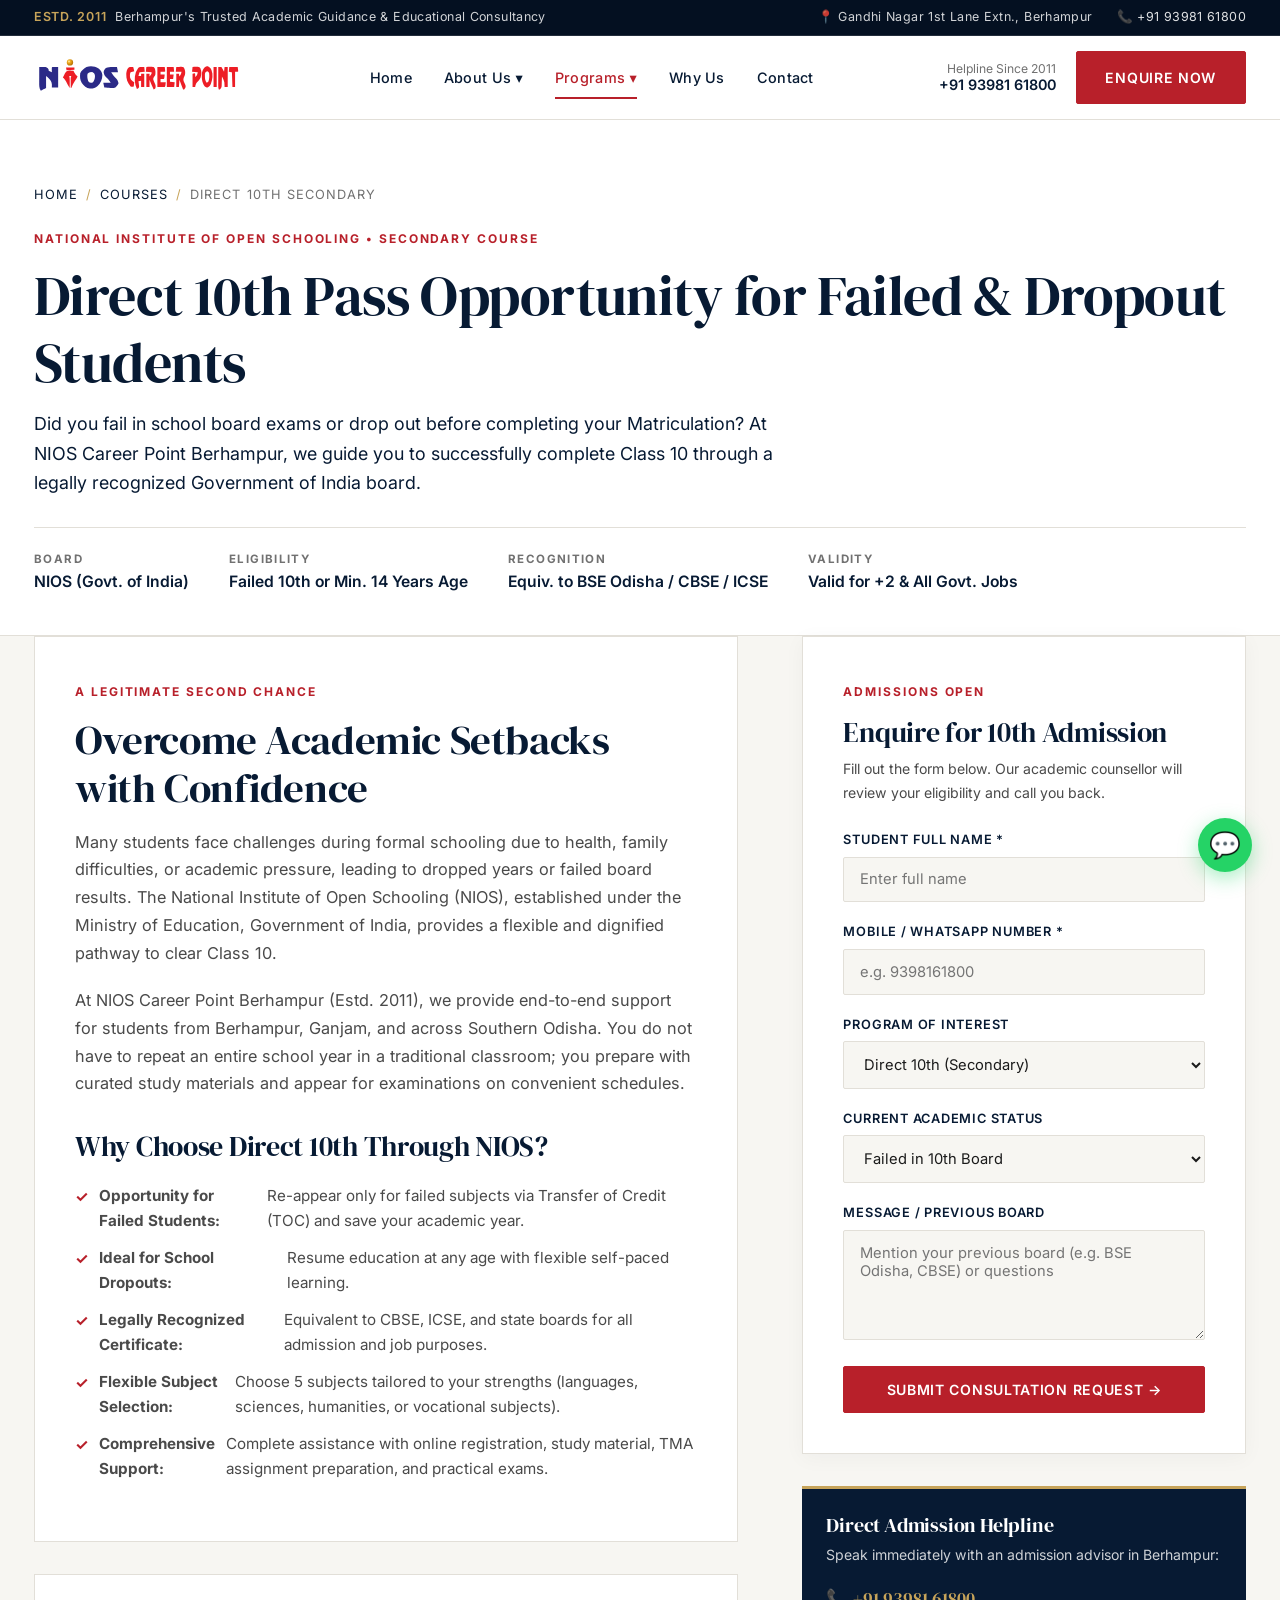
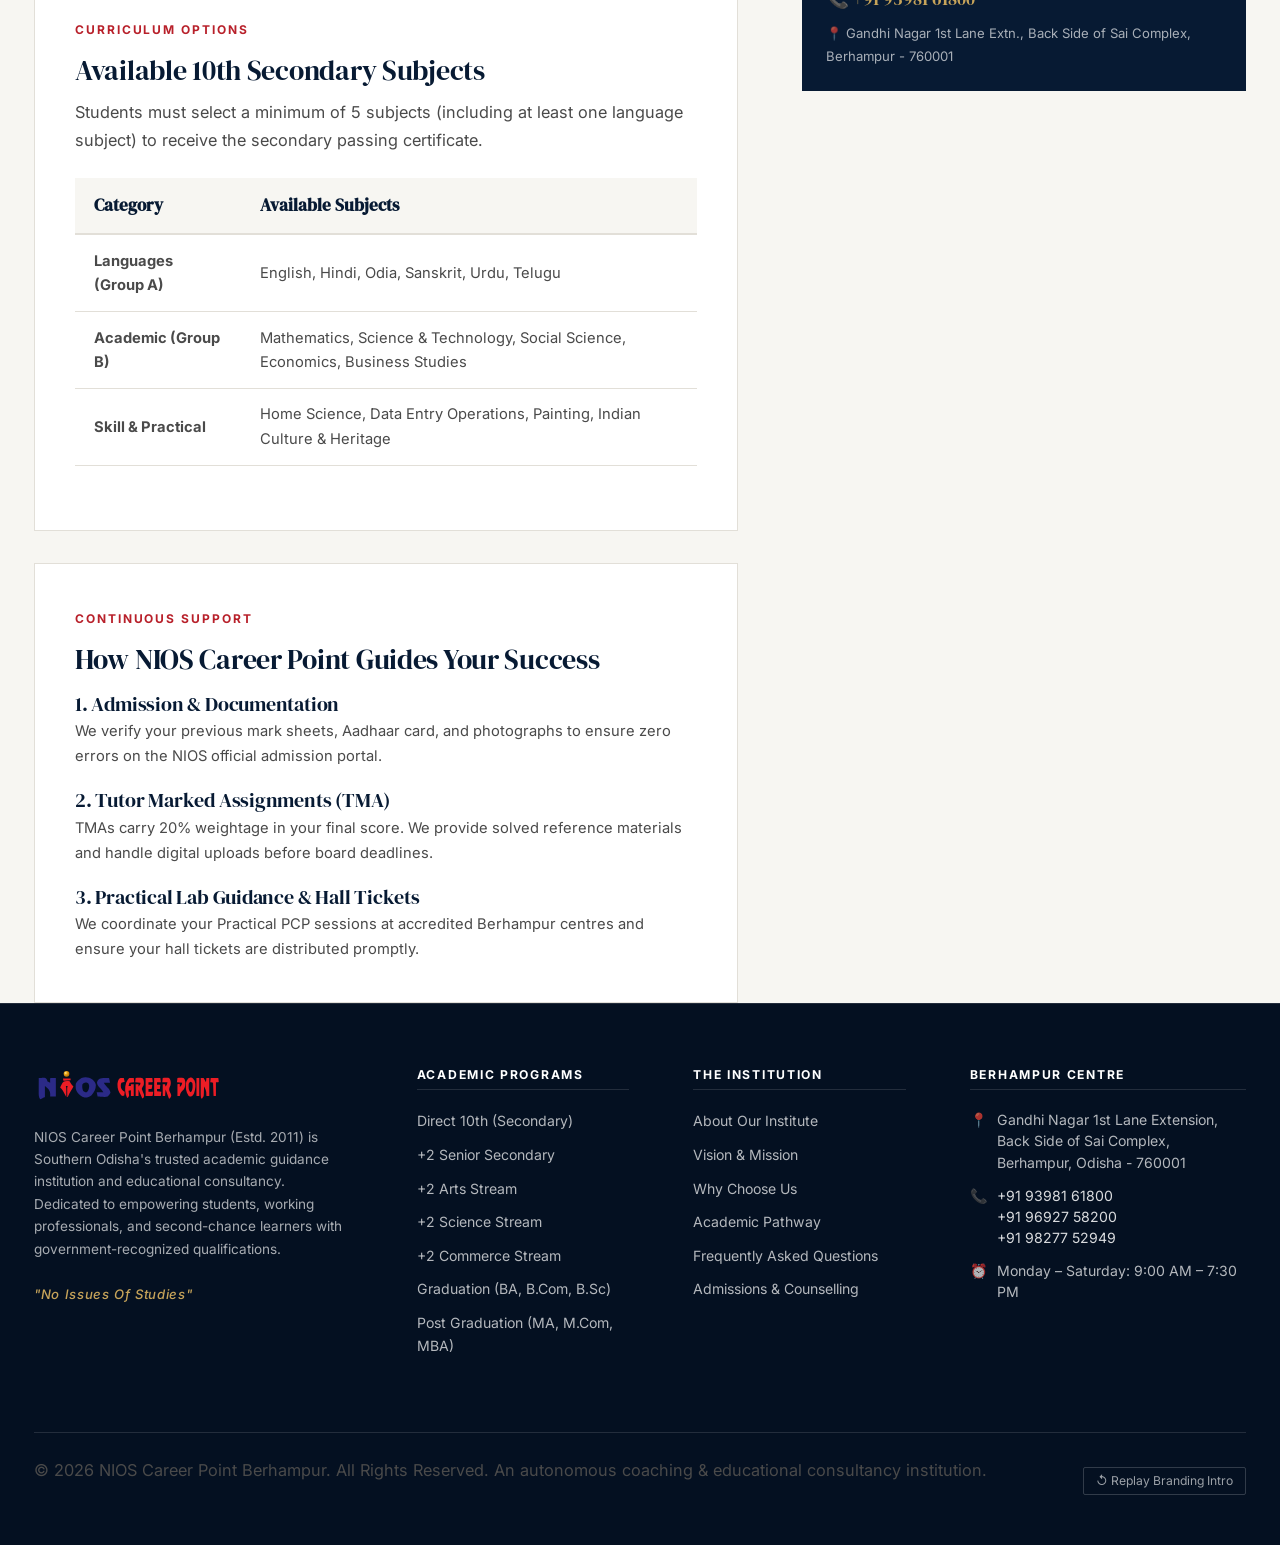
==== commit d2ec94a1: "Added the version 2" ====
--- a/10th.html
+++ b/10th.html
@@ -71,8 +71,12 @@
                     </li>
 
                     <li class="nav-item">
-                        <a href="10th.html" class="nav-link active">Courses ▾</a>
+                        <a href="programs.html" class="nav-link active">Programs ▾</a>
                         <div class="nav-dropdown">
+                            <a href="programs.html" class="dropdown-link">
+                                <strong>All Academic Programs</strong>
+                                <span class="dropdown-subtext">Master course overview &amp; pathways</span>
+                            </a>
                             <a href="10th.html" class="dropdown-link">
                                 Direct 10th (Secondary)
                                 <span class="dropdown-subtext">For failed or dropout learners</span>
--- a/assets/css/main.css
+++ b/assets/css/main.css
@@ -660,6 +660,51 @@
     background-color: var(--border-dark);
 }
 
+
+/* -------------------------------------------------------------
+ * 7.5. EMOTIONAL STATEMENT SECTION (SCROLL STORY MOMENT)
+ * ------------------------------------------------------------- */
+.emotional-statement-section {
+    background-color: #FFFFFF;
+    border-bottom: 1px solid var(--border-color);
+    padding: clamp(4.5rem, 7vw, 7.5rem) 0;
+    position: relative;
+    text-align: center;
+}
+
+.emotional-statement-section::before {
+    content: '';
+    position: absolute;
+    top: 0;
+    left: 50%;
+    transform: translateX(-50%);
+    width: 72px;
+    height: 3px;
+    background-color: var(--color-gold);
+}
+
+.emotional-quote {
+    font-family: var(--font-serif);
+    font-size: clamp(2rem, 3.8vw, 3.35rem);
+    color: var(--color-navy);
+    line-height: 1.22;
+    margin: 1.25rem 0 1.5rem 0;
+    letter-spacing: -0.015em;
+}
+
+.emotional-quote em {
+    font-style: italic;
+    color: var(--color-red);
+}
+
+.emotional-narrative {
+    font-size: clamp(1.05rem, 1.35vw, 1.2rem);
+    color: var(--color-text-secondary);
+    line-height: 1.8;
+    max-width: 820px;
+    margin: 0 auto;
+}
+
 /* -------------------------------------------------------------
  * 8. COURSES SECTION (EDITORIAL NUMBERED LIST)
  * ------------------------------------------------------------- */
@@ -742,6 +787,160 @@
 
 .course-action {
     text-align: right;
+}
+
+/* -------------------------------------------------------------
+ * 8.5. WHO WE HELP (AUDIENCE SEGMENT MATRIX)
+ * ------------------------------------------------------------- */
+.who-we-help-section {
+    background-color: var(--color-bg-canvas);
+    border-bottom: 1px solid var(--border-color);
+    padding: var(--space-xxl) 0;
+}
+
+.audience-grid {
+    display: grid;
+    grid-template-columns: repeat(4, 1fr);
+    gap: 1.5rem;
+    margin-top: var(--space-lg);
+}
+
+.audience-card {
+    background-color: #FFFFFF;
+    border: 1px solid var(--border-color);
+    padding: 2.2rem 1.6rem;
+    display: flex;
+    flex-direction: column;
+    justify-content: space-between;
+    transition: transform 0.25s ease, border-color 0.25s ease, box-shadow 0.25s ease;
+    position: relative;
+}
+
+.audience-card::before {
+    content: '';
+    position: absolute;
+    top: 0;
+    left: 0;
+    width: 0;
+    height: 3px;
+    background-color: var(--color-red);
+    transition: width 0.3s ease;
+}
+
+.audience-card:hover {
+    transform: translateY(-4px);
+    border-color: var(--color-navy);
+    box-shadow: var(--shadow-elevated);
+}
+
+.audience-card:hover::before {
+    width: 100%;
+}
+
+.audience-tag {
+    font-size: 0.72rem;
+    font-weight: 700;
+    text-transform: uppercase;
+    letter-spacing: 0.12em;
+    color: var(--color-gold);
+    margin-bottom: 0.85rem;
+    display: block;
+}
+
+.audience-title {
+    font-family: var(--font-serif);
+    font-size: 1.35rem;
+    color: var(--color-navy);
+    line-height: 1.3;
+    margin-bottom: 0.85rem;
+}
+
+.audience-desc {
+    font-size: 0.92rem;
+    color: var(--color-text-secondary);
+    line-height: 1.6;
+    margin-bottom: 1.25rem;
+}
+
+.audience-link {
+    font-size: 0.82rem;
+    font-weight: 600;
+    color: var(--color-red);
+    text-transform: uppercase;
+    letter-spacing: 0.05em;
+    display: inline-flex;
+    align-items: center;
+    gap: 0.35rem;
+    transition: gap 0.2s ease;
+}
+
+.audience-card:hover .audience-link {
+    gap: 0.6rem;
+}
+
+/* -------------------------------------------------------------
+ * PROGRAM BROWSER & STREAM SELECTOR TABS
+ * ------------------------------------------------------------- */
+.program-browser-tabs {
+    display: flex;
+    gap: 0.5rem;
+    border-bottom: 1px solid var(--border-color);
+    margin-bottom: var(--space-lg);
+    overflow-x: auto;
+    padding-bottom: 1px;
+}
+
+.tab-btn {
+    padding: 0.75rem 1.4rem;
+    font-size: 0.9rem;
+    font-weight: 600;
+    color: var(--color-text-muted);
+    background: transparent;
+    border: none;
+    border-bottom: 2px solid transparent;
+    cursor: pointer;
+    transition: color 0.2s ease, border-color 0.2s ease;
+    white-space: nowrap;
+}
+
+.tab-btn:hover {
+    color: var(--color-navy);
+}
+
+.tab-btn.active {
+    color: var(--color-red);
+    border-bottom-color: var(--color-red);
+}
+
+.stream-tab-pills {
+    display: inline-flex;
+    background-color: var(--color-bg-canvas);
+    padding: 0.3rem;
+    border: 1px solid var(--border-color);
+    margin-bottom: 1.5rem;
+    gap: 0.25rem;
+}
+
+.stream-pill-btn {
+    padding: 0.55rem 1.25rem;
+    font-size: 0.84rem;
+    font-weight: 600;
+    text-transform: uppercase;
+    letter-spacing: 0.06em;
+    color: var(--color-text-secondary);
+    background: transparent;
+    border: none;
+    cursor: pointer;
+    transition: all 0.2s ease;
+}
+
+.stream-pill-btn:hover {
+    color: var(--color-navy);
+}
+
+.stream-pill-btn.active {
+    background-color: var(--color-navy);
+    color: #FFFFFF;
 }
 
 /* -------------------------------------------------------------
@@ -1454,6 +1653,10 @@
     
     .why-split {
         grid-template-columns: 1fr;
+    }
+
+    .audience-grid {
+        grid-template-columns: repeat(2, 1fr);
     }
 }
 
@@ -1634,5 +1837,9 @@
     .trust-divider {
         display: none;
     }
-}
-
+
+    .audience-grid {
+        grid-template-columns: 1fr;
+    }
+}
+
